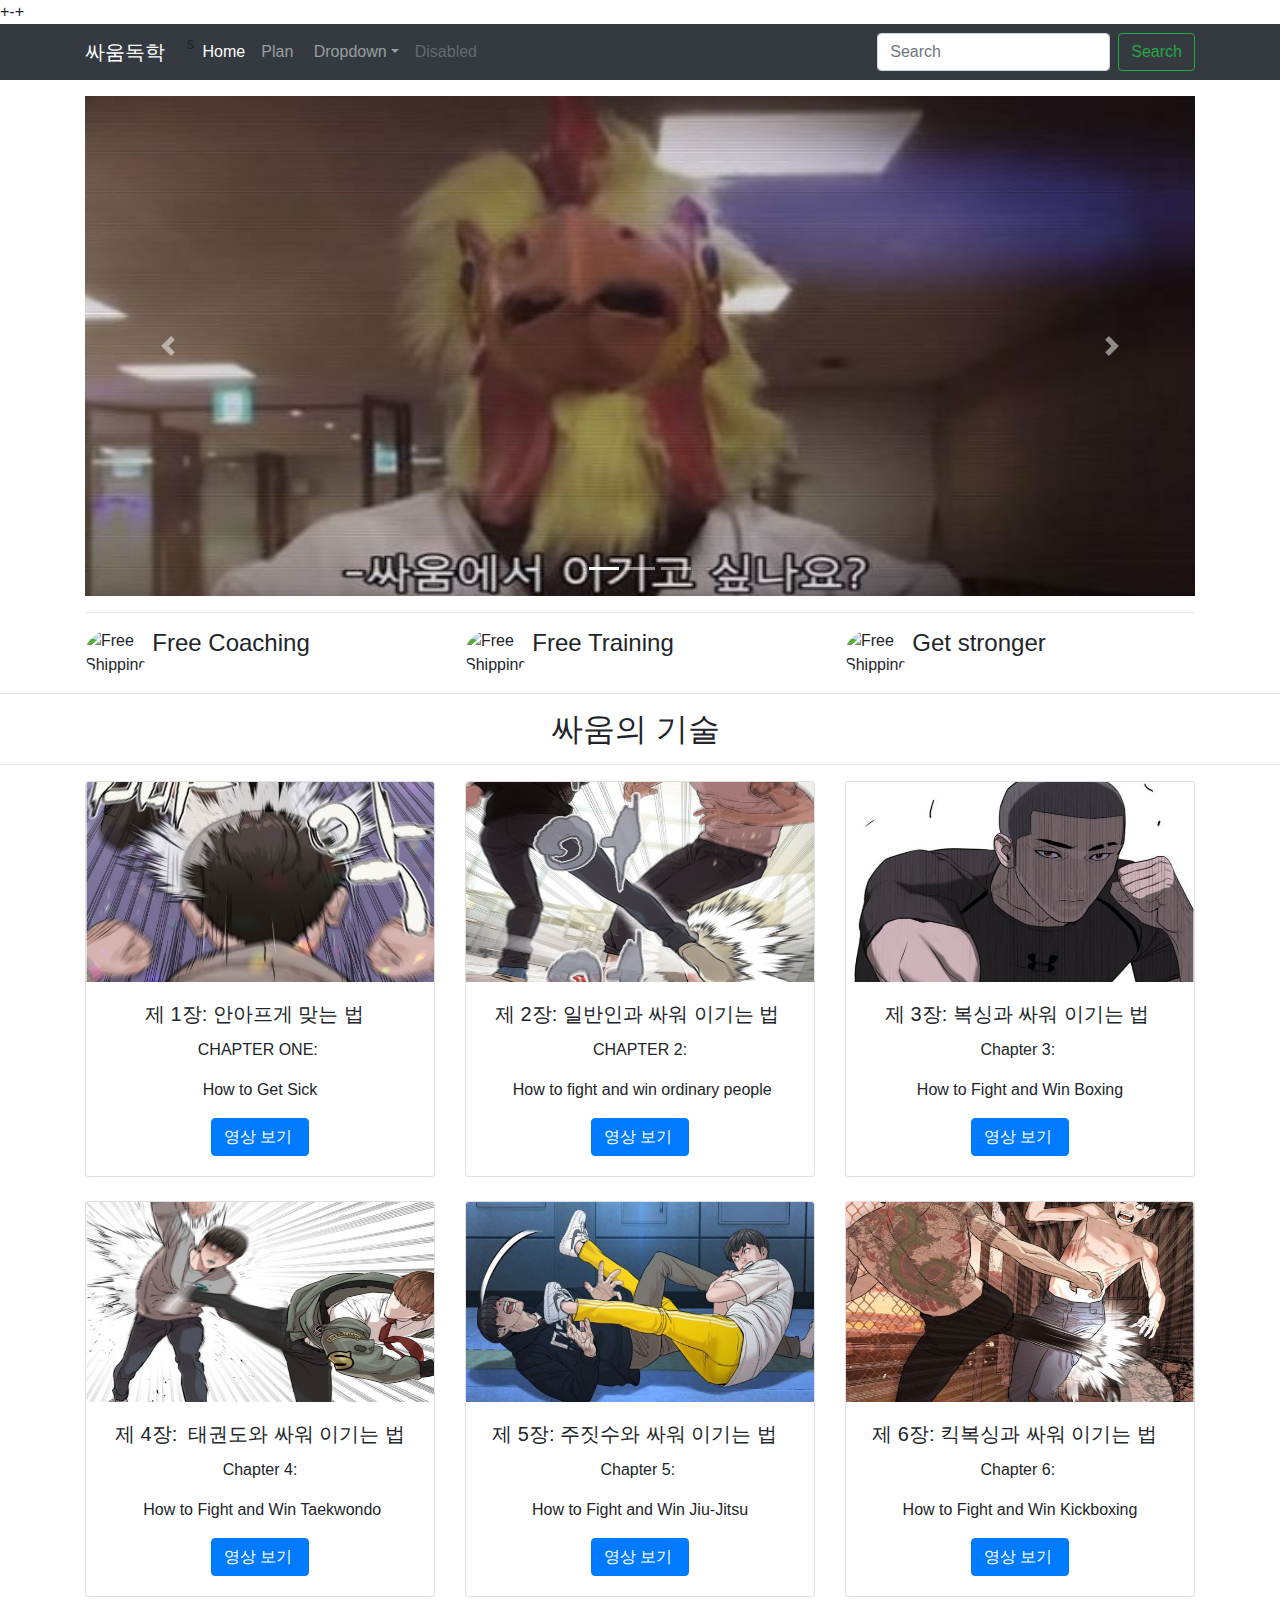
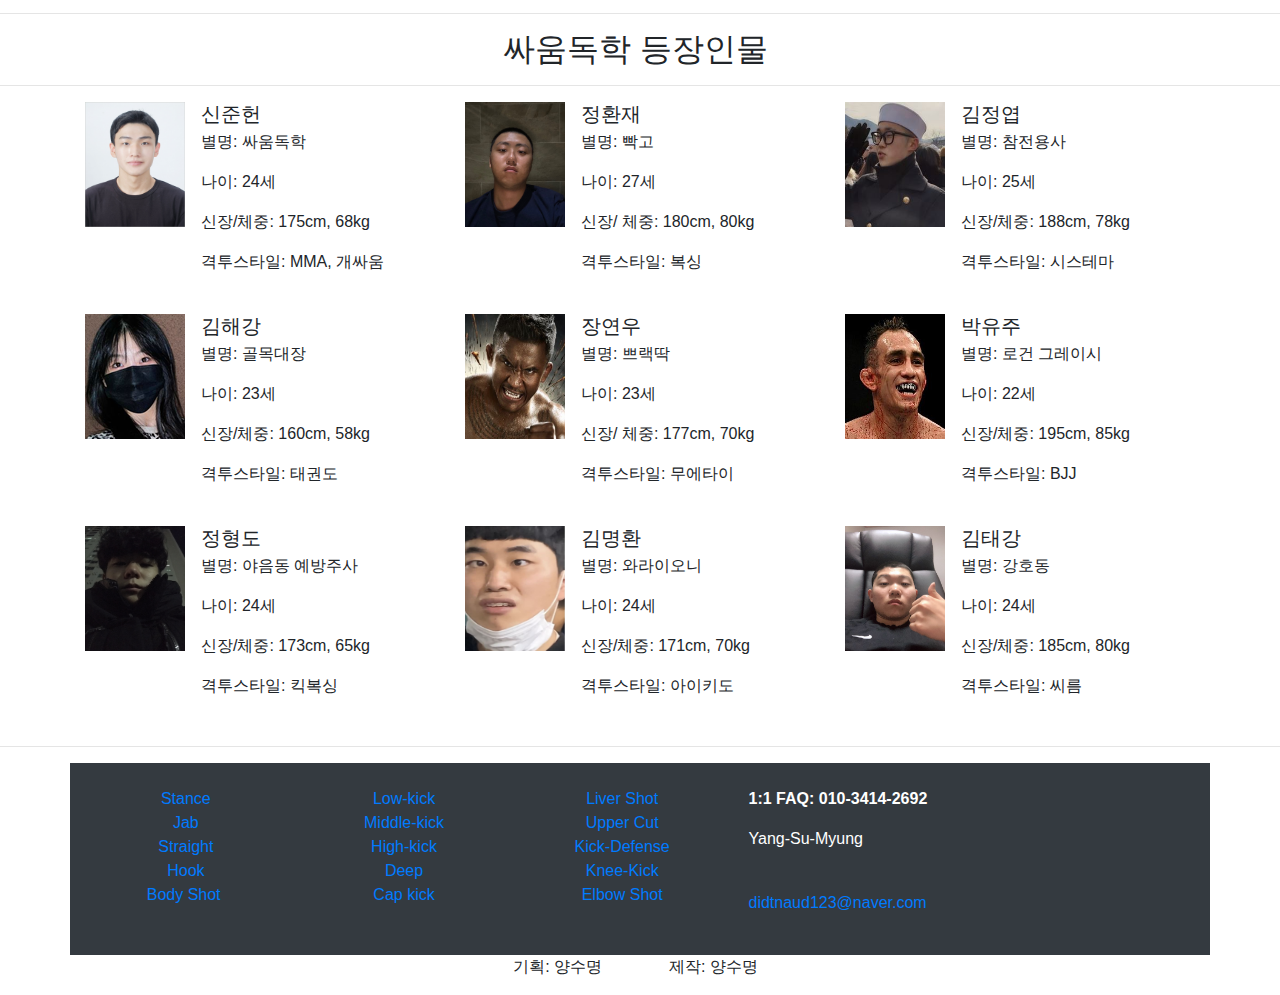
==== index.html/index.html @ 5273fd62 "Add files via upload" ====
<!DOCTYPE html>
<html lang="kr">
  <head>
    <meta charset="utf-8">
    <meta http-equiv="X-UA-Compatible" content="IE=edge">
    <meta name="viewport" content="width=device-width, initial-scale=1">
    <title>Bootstrap eCommerce Page Template</title>
    <!-- Bootstrap -->
    <link href="style.css" rel="stylesheet">
  </head>
  <body>+-+
    <nav class="navbar navbar-expand-lg navbar-dark bg-dark">
      <div class="container">
        <a class="navbar-brand" href="#">싸움독학&nbsp;</a>
        <button class="navbar-toggler" type="button" data-toggle="collapse" data-target="#navbarSupportedContent" aria-controls="navbarSupportedContent" aria-expanded="false" aria-label="Toggle navigation">
        <span class="navbar-toggler-icon"></span>
        </button>
        <div class="collapse navbar-collapse" id="navbarSupportedContent">
          <ul class="navbar-nav mr-auto">s
            <li class="nav-item active">
              <a class="nav-link" href="#">Home <span class="sr-only">(current)</span></a>
            </li>
            <li class="nav-item">
              <a class="nav-link" href="#">Plan&nbsp;</a>
            </li>
            <li class="nav-item dropdown">
              <a class="nav-link dropdown-toggle" href="#" id="navbarDropdown" role="button" data-toggle="dropdown" aria-haspopup="true" aria-expanded="false">Dropdown</a>
              <div class="dropdown-menu" aria-labelledby="navbarDropdown">
                <a class="dropdown-item" href="#">Action</a>
                <a class="dropdown-item" href="#">Another action</a>
                <div class="dropdown-divider"></div>
                <a class="dropdown-item" href="#">Something else here</a>
              </div>
            </li>
            <li class="nav-item">
              <a class="nav-link disabled" href="#">Disabled</a>
            </li>
          </ul>
          <form class="form-inline my-2 my-lg-0">
            <input class="form-control mr-sm-2" type="search" placeholder="Search" aria-label="Search">
            <button class="btn btn-outline-success my-2 my-sm-0" type="submit">Search</button>
          </form>
        </div>
      </div>
    </nav>
    <div class="container mt-3">
      <div class="row">
        <div class="col-12">
          <div id="carouselExampleControls" class="carousel slide" data-ride="carousel">
            <ol class="carousel-indicators">
              <li data-target="#carouselExampleControls" data-slide-to="0" class="active"></li>
              <li data-target="#carouselExampleControls" data-slide-to="1"></li>
              <li data-target="#carouselExampleControls" data-slide-to="2"></li>
            </ol>
            <div class="carousel-inner">
              <div class="carousel-item active">
                <img src="닭.JPG" alt="First slide" width="1920" height="500" class="d-block w-100">
                <div class="carousel-caption d-none d-md-block">
                  
                </div>
              </div>
              <div class="carousel-item">
                <img src="유호빈.JPG" alt="First slide" width="1920" height="500" class="d-block w-100">
                <div class="carousel-caption d-none d-md-block">
                  
                </div>
              </div>
              <div class="carousel-item">
                <img class="d-block w-100" src="../images/1920x500.gif" alt="Third slide">
                <div class="carousel-caption d-none d-md-block">
                  <h5>Item 3 Heading</h5>
                  <p>Item 3 Description</p>
                </div>
              </div>
            </div>
            <a class="carousel-control-prev" href="#carouselExampleControls" role="button" data-slide="prev">
            <span class="carousel-control-prev-icon" aria-hidden="true"></span>
            <span class="sr-only">Previous</span>
            </a>
            <a class="carousel-control-next" href="#carouselExampleControls" role="button" data-slide="next">
            <span class="carousel-control-next-icon" aria-hidden="true"></span>
            <span class="sr-only">Next</span>
            </a>
          </div>
        </div>
      </div>
      <hr>
    </div>
    <div class="container">
      <div class="row">
        <div class="col-4">
          <div class="row">
            <div class="col-2"><img class="rounded-circle" alt="Free Shipping" src="../images/40X40.gif"></div>
            <div class="col-lg-6 col-10 ml-1">
              <h4>Free Coaching</h4>
            </div>
          </div>
        </div>
        <div class="col-4">
          <div class="row">
            <div class="col-2"><img class="rounded-circle" alt="Free Shipping" src="../images/40X40.gif"></div>
            <div class="col-lg-6 col-10 ml-1">
              <h4>Free Training</h4>
            </div>
          </div>
        </div>
        <div class="col-4">
          <div class="row">
            <div class="col-2"><img class="rounded-circle" alt="Free Shipping" src="../images/40X40.gif"></div>
            <div class="col-lg-6 col-10 ml-1">
              <h4>Get stronger&nbsp;</h4>
            </div>
          </div>
        </div>
      </div>
    </div>
    <hr>
    <h2 class="text-center">싸움의 기술&nbsp;</h2>
    <hr>
    <div class="container">
      <div class="row text-center">
        <div class="col-md-4 pb-1 pb-md-0">
          <div class="card">
            <img src="안아프게맞는법.JPG" alt="Card image cap" width="400" height="200" class="card-img-top">
            <div class="card-body">
              <h5 class="card-title">제 1장: 안아프게 맞는 법&nbsp;&nbsp;</h5>
              <p class="card-text">CHAPTER ONE:&nbsp;</p>
              <p class="card-text">&nbsp;How to Get Sick&nbsp;</p>
<a href="#" class="btn btn-primary">영상 보기&nbsp;</a>
            </div>
          </div>
        </div>
        <div class="col-md-4 pb-1 pb-md-0">
          <div class="card">
            <img src="일반인과 싸워 이기는법.JPG" alt="Card image cap" width="400" height="200" class="card-img-top">
            <div class="card-body">
              <h5 class="card-title">제 2장: 일반인과 싸워 이기는 법&nbsp;</h5>
              <p class="card-text">CHAPTER 2:</p>
              <p class="card-text">&nbsp;How to fight and win  ordinary people</p>
<a href="#" class="btn btn-primary">영상 보기&nbsp;</a>
            </div>
          </div>
        </div>
        <div class="col-md-4 pb-1 pb-md-0">
          <div class="card">
            <img src="복싱과 싸워 이기는법.JPG" alt="Card image cap" width="400" height="200" class="card-img-top">
            <div class="card-body">
              <h5 class="card-title">제 3장: 복싱과 싸워 이기는 법&nbsp;</h5>
              <p class="card-text">Chapter 3:&nbsp;</p>
              <p class="card-text">How to Fight and Win Boxing</p>
<a href="#" class="btn btn-primary">영상 보기&nbsp;</a>
            </div>
          </div>
        </div>
      </div>
      <div class="row text-center mt-4">
        <div class="col-md-4 pb-1 pb-md-0">
          <div class="card">
            <img src="태권도와 싸워 이기는법.JPG" alt="Card image cap" width="400" height="200" class="card-img-top">
            <div class="card-body">
              <h5 class="card-title">제 4장:&nbsp; 태권도와 싸워 이기는 법</h5>
              <p class="card-text">Chapter 4:</p>
              <p class="card-text">&nbsp;How to Fight and Win Taekwondo</p>
<a href="#" class="btn btn-primary">영상 보기&nbsp;</a>
            </div>
          </div>
        </div>
        <div class="col-md-4 pb-1 pb-md-0">
          <div class="card">
            <img src="주짓수와 싸워 이기는법.JPG" alt="Card image cap" width="400" height="200" class="card-img-top">
            <div class="card-body">
              <h5 class="card-title">제 5장: 주짓수와 싸워 이기는 법&nbsp;&nbsp;</h5>
              <p class="card-text">Chapter 5:&nbsp;</p>
              <p class="card-text">How to Fight and Win Jiu-Jitsu</p>
<a href="#" class="btn btn-primary">영상 보기&nbsp;</a>
            </div>
          </div>
        </div>
        <div class="col-md-4 pb-1 pb-md-0">
          <div class="card">
            <img src="킥복싱과 싸워 이기는법.JPG" alt="Card image cap" width="400" height="200" class="card-img-top">
            <div class="card-body">
              <h5 class="card-title">제 6장: 킥복싱과 싸워 이기는 법&nbsp;&nbsp;</h5>
              <p class="card-text">Chapter 6:&nbsp;</p>
              <p class="card-text">How to Fight and Win Kickboxing</p>
<a href="#" class="btn btn-primary">영상 보기&nbsp;</a>
            </div>
          </div>
        </div>
      </div>
    </div>
    <hr>
    <h2 class="text-center">싸움독학 등장인물&nbsp;</h2>
    <hr>
    <div class="container">
      <div class="row">
        <div class="col-lg-4">
          <ul class="list-unstyled">
            <li class="media">
              <img class="mr-3" src="준헌.JPG" width=100px height=125px; alt="Generic placeholder image">
              <div class="media-body">
                <h5 class="mt-0 mb-1">신준헌&nbsp;</h5>
                <p> 별명: 싸움독학 </p>
                <p>나이: 24세</p>
                <p>신장/체중: 175cm, 68kg</p>
                <p>격투스타일: MMA, 개싸움&nbsp;&nbsp;</p>
              </div>
            </li>
            <li class="media my-4">
              <img class="mr-3" src="해강.png" alt="Generic placeholder image">
              <div class="media-body">
                <h5 class="mt-0 mb-1">김해강&nbsp;</h5>
                <p>별명: 골목대장</p>
                <p>나이: 23세</p>
                <p>신장/체중: 160cm, 58kg</p>
                <p>격투스타일: 태권도&nbsp;</p>
              </div>
            </li>
            <li class="media">
              <img class="mr-3" src="형도.jpg" width=100px height=125px; alt="Generic placeholder image">
              <div class="media-body">
                <h5 class="mt-0 mb-1">정형도&nbsp; </h5>
                <p>별명: 야음동 예방주사</p>
                <p>나이: 24세</p>
                <p>신장/체중: 173cm, 65kg&nbsp;&nbsp;</p>
                <p>격투스타일: 킥복싱&nbsp;</p>
              </div>
            </li>
          </ul>
        </div>
        <div class="col-lg-4">
          <ul class="list-unstyled">
            <li class="media">
              <img class="mr-3" src="환재형.jpg" width=100px height=125px; alt="Generic placeholder image">
              <div class="media-body">
                <h5 class="mt-0 mb-1">정환재&nbsp;</h5>
                <p>별명: 빡고&nbsp;</p>
                <p>나이: 27세</p>
                <p>신장/ 체중: 180cm, 80kg</p>
                <p>격투스타일: 복싱&nbsp;</p>
              </div>
            </li>
            <li class="media my-4">
              <img class="mr-3" src="쁘아까오.JPG" width=100px height=125px; alt="Generic placeholder image">
              <div class="media-body">
                <h5 class="mt-0 mb-1">장연우&nbsp;</h5>
                <p>별명: 쁘랙딱</p>
                <p>나이: 23세</p>
                <p>신장/ 체중: 177cm, 70kg</p>
                <p>격투스타일: 무에타이&nbsp;</p>
              </div>
            </li>
            <li class="media">
              <img class="mr-3" src="명환.jpg" width=100px height=125px; alt="Generic placeholder image">
              <div class="media-body">
                <h5 class="mt-0 mb-1">김명환&nbsp;</h5>
                <p>별명: 와라이오니</p>
                <p>나이: 24세&nbsp;</p>
                <p>신장/체중: 171cm, 70kg</p>
                <p>격투스타일: 아이키도&nbsp;</p>
              </div>
            </li>
          </ul>
        </div>
        <div class="col-lg-4">
          <ul class="list-unstyled">
            <li class="media">
              <img class="mr-3" src="정엽이형.JPG" width=100px height=125px; alt="Generic placeholder image">
              <div class="media-body">
                <h5 class="mt-0 mb-1">김정엽&nbsp;</h5>
                <p>별명: 참전용사</p>
                <p>나이: 25세</p>
                <p>신장/체중: 188cm, 78kg</p>
                <p>격투스타일: 시스테마&nbsp;</p>
              </div>
            </li>
            <li class="media my-4">
              <img class="mr-3" src="유주.JPG" width=100px height=125px; alt="Generic placeholder image">
              <div class="media-body">
                <h5 class="mt-0 mb-1">박유주&nbsp;</h5>
                <p>별명: 로건 그레이시</p>
                <p>나이: 22세</p>
                <p>신장/체중: 195cm, 85kg</p>
                <p>격투스타일: BJJ&nbsp;</p>
              </div>
            </li>
            <li class="media">
              <img class="mr-3" src="태강.jpg" width=100px height=125px; alt="Generic placeholder image">
              <div class="media-body">
                <h5 class="mt-0 mb-1">김태강&nbsp;</h5>
                <p>별명: 강호동</p>
                <p>나이: 24세</p>
                <p>신장/체중: 185cm, 80kg</p>
                <p>격투스타일: 씨름&nbsp;</p>
              </div>
            </li>
          </ul>
        </div>
      </div>
    </div>
    <hr>
    <div class="container text-white bg-dark p-4">
      <div class="row">
        <div class="col-6 col-md-8 col-lg-7">
          <div class="row text-center">
            <div class="col-sm-6 col-md-4 col-lg-4 col-12">
              <ul class="list-unstyled">
                <li class="btn-link"> <a>Stance&nbsp;</a> </li>
                <li class="btn-link"> <a>Jab&nbsp;</a> </li>
                <li class="btn-link"> <a>Straight&nbsp;</a> </li>
                <li class="btn-link"> <a>Hook&nbsp;</a> </li>
                <li class="btn-link"> <a>Body Shot&nbsp;&nbsp;</a> </li>
              </ul>
            </div>
            <div class="col-sm-6 col-md-4 col-lg-4 col-12">
              <ul class="list-unstyled">
                <li class="btn-link"> <a>Low-kick&nbsp;</a> </li>
                <li class="btn-link"> <a>Middle-kick&nbsp;</a> </li>
                <li class="btn-link"> <a>High-kick&nbsp;</a> </li>
                <li class="btn-link"> <a>Deep&nbsp;</a> </li>
                <li class="btn-link"> <a>Cap kick&nbsp;</a> </li>
              </ul>
            </div>
            <div class="col-sm-6 col-md-4 col-lg-4 col-12">
              <ul class="list-unstyled">
                <li class="btn-link"> <a>Liver Shot&nbsp;</a> </li>
                <li class="btn-link"> <a>Upper Cut&nbsp;</a> </li>
                <li class="btn-link"> <a>Kick-Defense&nbsp;</a> </li>
                <li class="btn-link"> <a>Knee-Kick&nbsp;</a> </li>
                <li class="btn-link"> <a>Elbow Shot&nbsp;</a> </li>
              </ul>
            </div>
          </div>
        </div>
        <div class="col-md-4 col-lg-5 col-6">
          <address>
          <b>1:1 FAQ: 010-3414-2692</b>
          </address>
          <address>
          Yang-Su-Myung&nbsp;
          </address>
<address>
        <strong>&nbsp;</strong><br>
            <a href="mailto:#">didtnaud123@naver.com</a>
          </address>
        </div>
      </div>
    </div>
    <footer class="text-center">
      <div class="container">
        <div class="row">
          <div class="col-12">
            <p>기획: 양수명&nbsp; &nbsp; &nbsp; &nbsp; &nbsp; &nbsp; &nbsp; &nbsp;제작: 양수명&nbsp;&nbsp;</p>
          </div>
        </div>
      </div>
    </footer>
    <!-- jQuery (necessary for Bootstrap's JavaScript plugins) -->
    <script src="../js/jquery-3.4.1.min.js"></script>
    <!-- Include all compiled plugins (below), or include individual files as needed -->
    <script src="../js/popper.min.js"></script>
    <script src="../js/bootstrap-4.4.1.js"></script>
  </body>
</html>
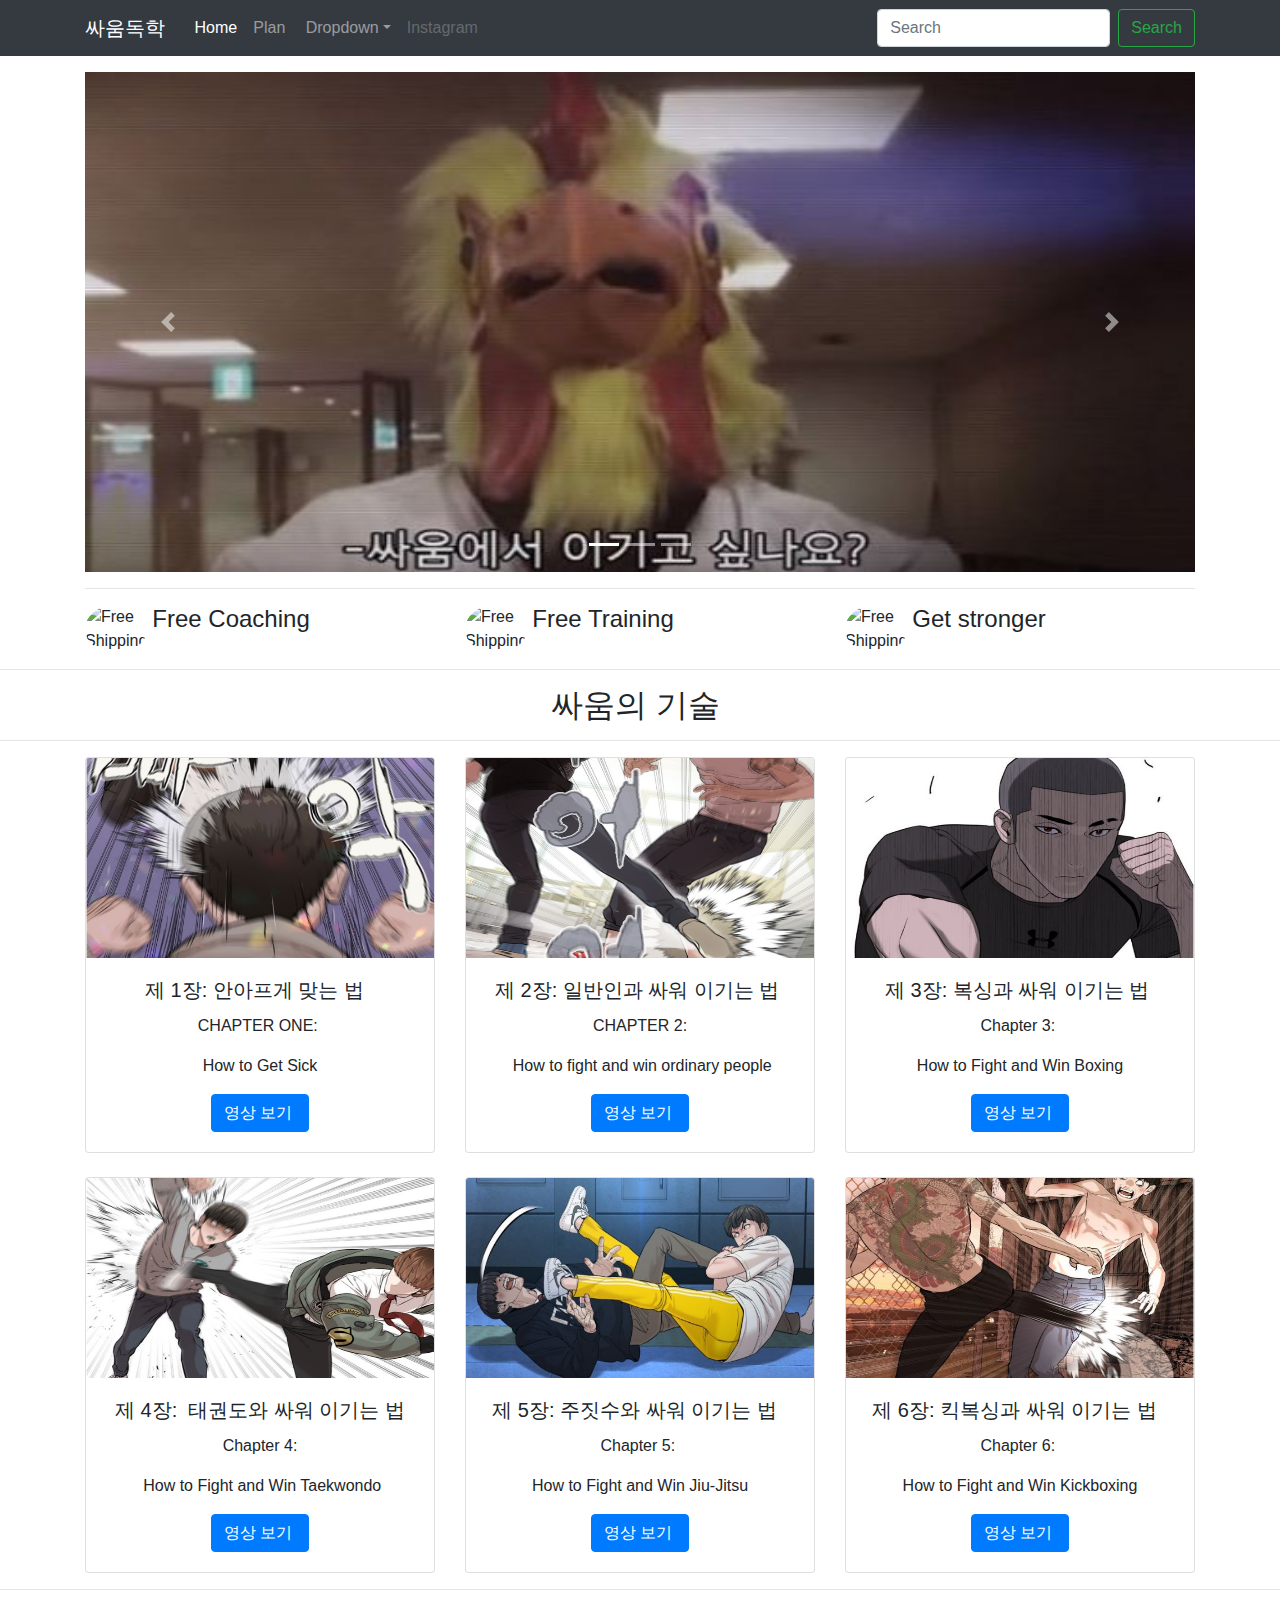
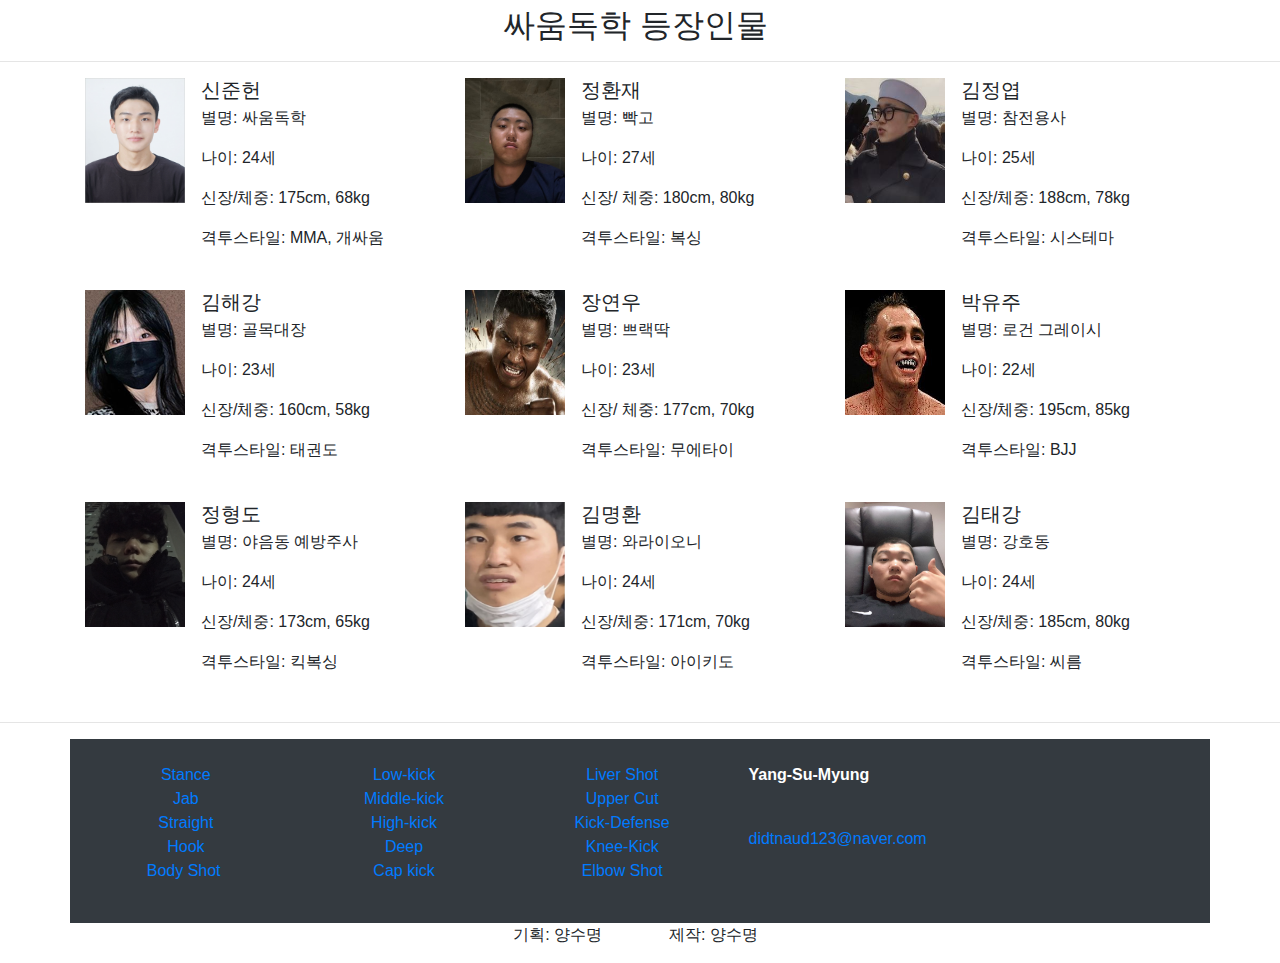
==== commit 7c74a6ce: "Add files via upload" ====
--- a/index.html/index.html
+++ b/index.html/index.html
@@ -8,7 +8,7 @@
     <!-- Bootstrap -->
     <link href="style.css" rel="stylesheet">
   </head>
-  <body>+-+
+  <body>
     <nav class="navbar navbar-expand-lg navbar-dark bg-dark">
       <div class="container">
         <a class="navbar-brand" href="#">싸움독학&nbsp;</a>
@@ -16,7 +16,7 @@
         <span class="navbar-toggler-icon"></span>
         </button>
         <div class="collapse navbar-collapse" id="navbarSupportedContent">
-          <ul class="navbar-nav mr-auto">s
+          <ul class="navbar-nav mr-auto">
             <li class="nav-item active">
               <a class="nav-link" href="#">Home <span class="sr-only">(current)</span></a>
             </li>
@@ -33,7 +33,7 @@
               </div>
             </li>
             <li class="nav-item">
-              <a class="nav-link disabled" href="#">Disabled</a>
+              <a class="nav-link disabled" href="#">Instagram</a>
             </li>
           </ul>
           <form class="form-inline my-2 my-lg-0">
@@ -126,7 +126,7 @@
               <h5 class="card-title">제 1장: 안아프게 맞는 법&nbsp;&nbsp;</h5>
               <p class="card-text">CHAPTER ONE:&nbsp;</p>
               <p class="card-text">&nbsp;How to Get Sick&nbsp;</p>
-<a href="#" class="btn btn-primary">영상 보기&nbsp;</a>
+<a href="lesson.mp4" class="btn btn-primary">영상 보기&nbsp;</a>
             </div>
           </div>
         </div>
@@ -305,40 +305,38 @@
           <div class="row text-center">
             <div class="col-sm-6 col-md-4 col-lg-4 col-12">
               <ul class="list-unstyled">
-                <li class="btn-link"> <a>Stance&nbsp;</a> </li>
-                <li class="btn-link"> <a>Jab&nbsp;</a> </li>
-                <li class="btn-link"> <a>Straight&nbsp;</a> </li>
-                <li class="btn-link"> <a>Hook&nbsp;</a> </li>
-                <li class="btn-link"> <a>Body Shot&nbsp;&nbsp;</a> </li>
+                <li class="btn-link"> <a href="lesson.mp4">Stance</a><a>&nbsp;</a></li>
+                <li class="btn-link"> <a href="lesson.mp4">Jab</a><a>&nbsp;</a></li>
+                <li class="btn-link"> <a href="lesson.mp4">Straight</a><a>&nbsp;</a></li>
+                <li class="btn-link"> <a href="lesson.mp4">Hook</a><a>&nbsp;</a></li>
+                <li class="btn-link"> <a href="lesson.mp4">Body Shot</a><a>&nbsp;&nbsp;</a></li>
               </ul>
             </div>
             <div class="col-sm-6 col-md-4 col-lg-4 col-12">
               <ul class="list-unstyled">
-                <li class="btn-link"> <a>Low-kick&nbsp;</a> </li>
-                <li class="btn-link"> <a>Middle-kick&nbsp;</a> </li>
-                <li class="btn-link"> <a>High-kick&nbsp;</a> </li>
-                <li class="btn-link"> <a>Deep&nbsp;</a> </li>
-                <li class="btn-link"> <a>Cap kick&nbsp;</a> </li>
+                <li class="btn-link"> <a href="lesson.mp4">Low-kick</a><a>&nbsp;</a></li>
+                <li class="btn-link"> <a href="lesson.mp4">Middle-kick</a><a>&nbsp;</a></li>
+                <li class="btn-link"> <a href="lesson.mp4">High-kick</a><a>&nbsp;</a></li>
+                <li class="btn-link"> <a href="lesson.mp4">Deep</a><a>&nbsp;</a></li>
+                <li class="btn-link"> <a href="lesson.mp4">Cap kick&nbsp;</a></li>
               </ul>
             </div>
             <div class="col-sm-6 col-md-4 col-lg-4 col-12">
               <ul class="list-unstyled">
-                <li class="btn-link"> <a>Liver Shot&nbsp;</a> </li>
-                <li class="btn-link"> <a>Upper Cut&nbsp;</a> </li>
-                <li class="btn-link"> <a>Kick-Defense&nbsp;</a> </li>
-                <li class="btn-link"> <a>Knee-Kick&nbsp;</a> </li>
-                <li class="btn-link"> <a>Elbow Shot&nbsp;</a> </li>
+                <li class="btn-link"> <a href="lesson.mp4">Liver Shot</a><a>&nbsp;</a></li>
+                <li class="btn-link"> <a href="lesson.mp4">Upper Cut&nbsp;</a></li>
+                <li class="btn-link"> <a href="lesson.mp4">Kick-Defense</a><a>&nbsp;</a></li>
+                <li class="btn-link"> <a href="lesson.mp4">Knee-Kick&nbsp;</a></li>
+                <li class="btn-link"> <a href="lesson.mp4">Elbow Shot</a><a>&nbsp;</a></li>
               </ul>
             </div>
           </div>
         </div>
         <div class="col-md-4 col-lg-5 col-6">
           <address>
-          <b>1:1 FAQ: 010-3414-2692</b>
+          <b>Yang-Su-Myung</b>
           </address>
-          <address>
-          Yang-Su-Myung&nbsp;
-          </address>
+        
 <address>
         <strong>&nbsp;</strong><br>
             <a href="mailto:#">didtnaud123@naver.com</a>
